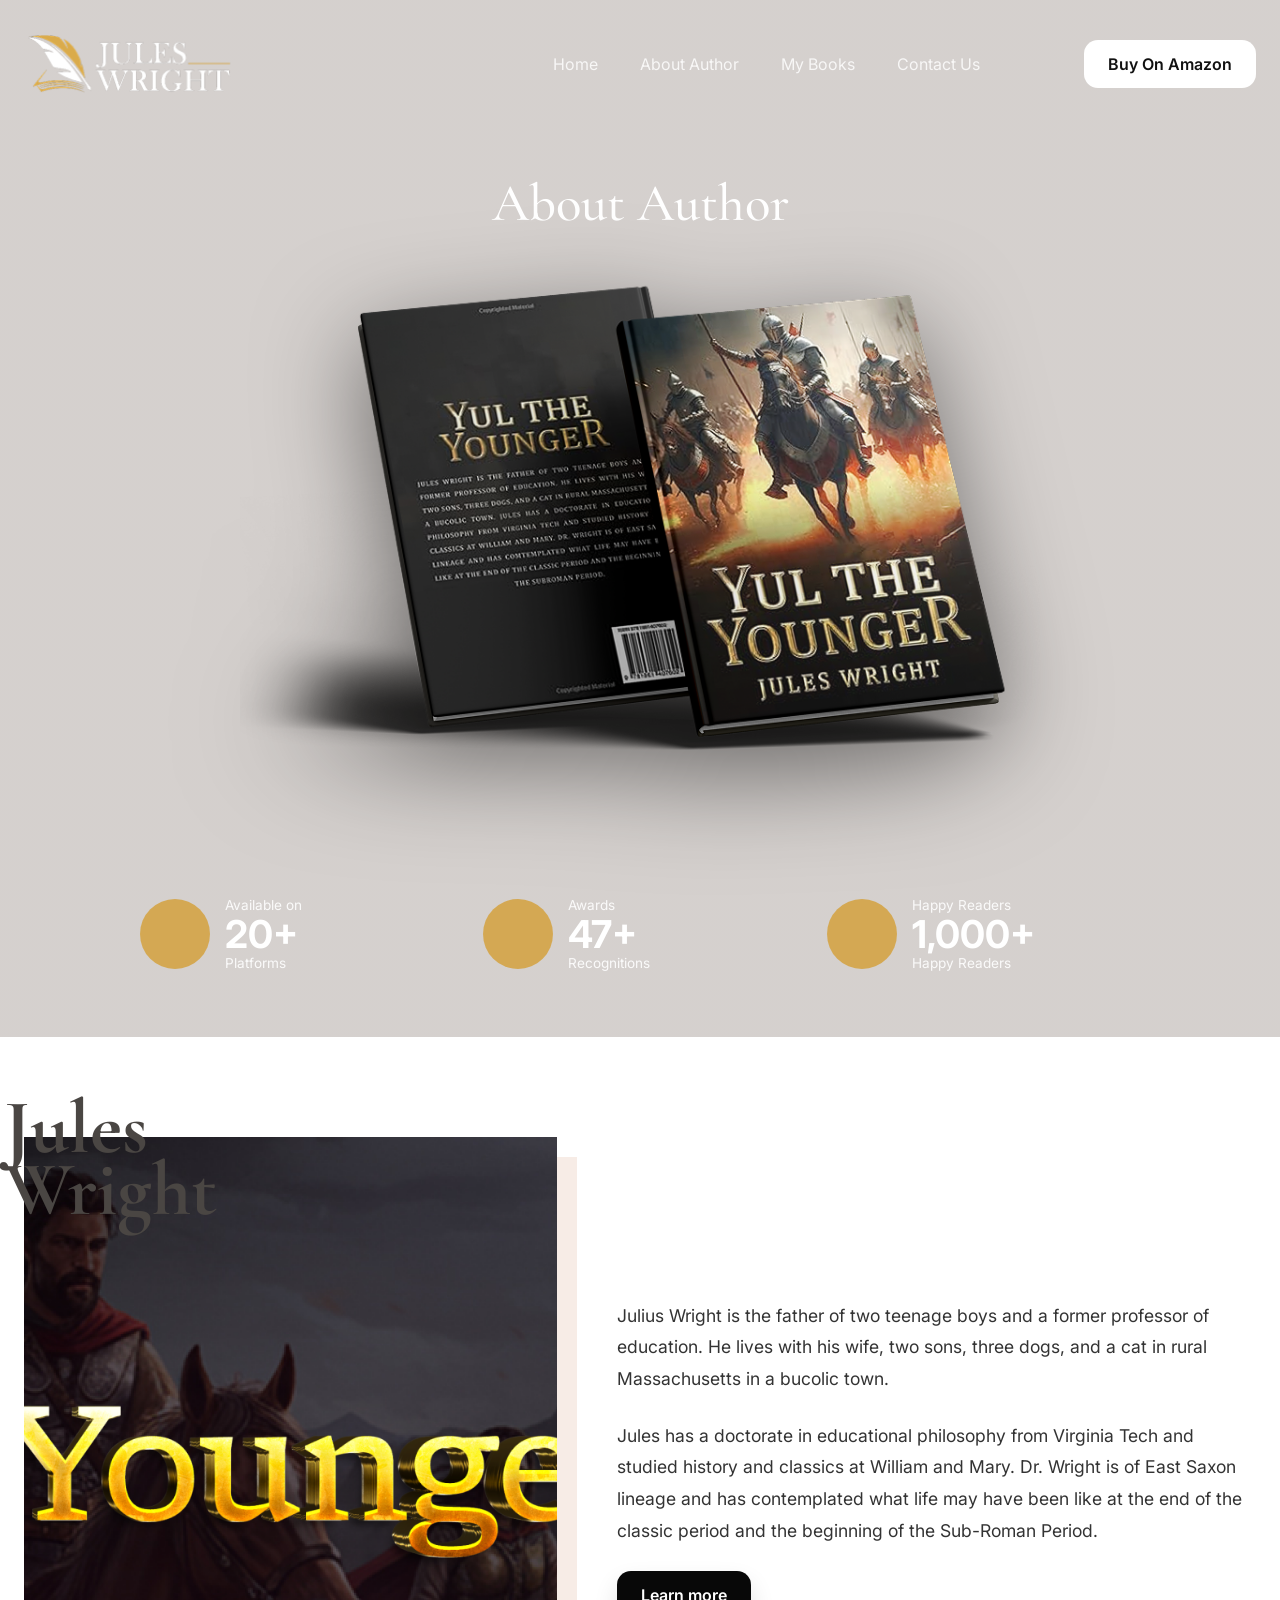
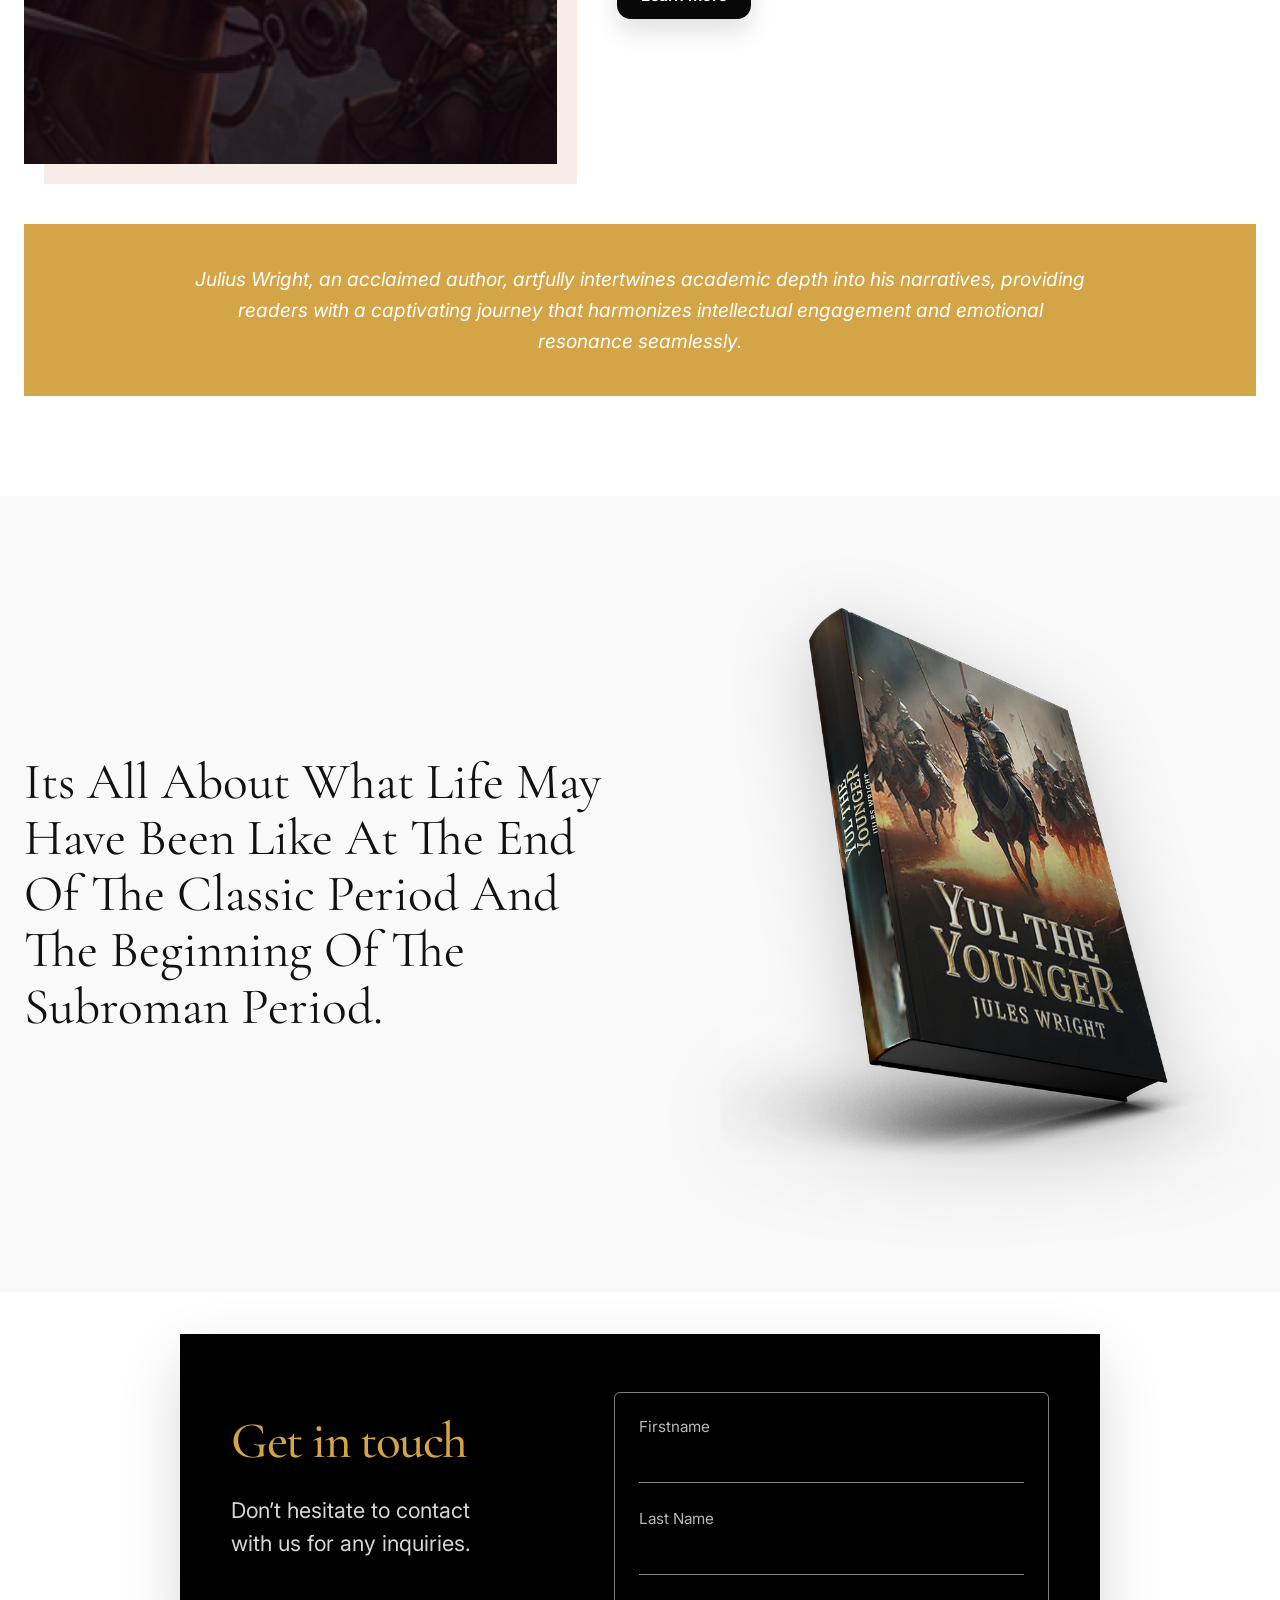
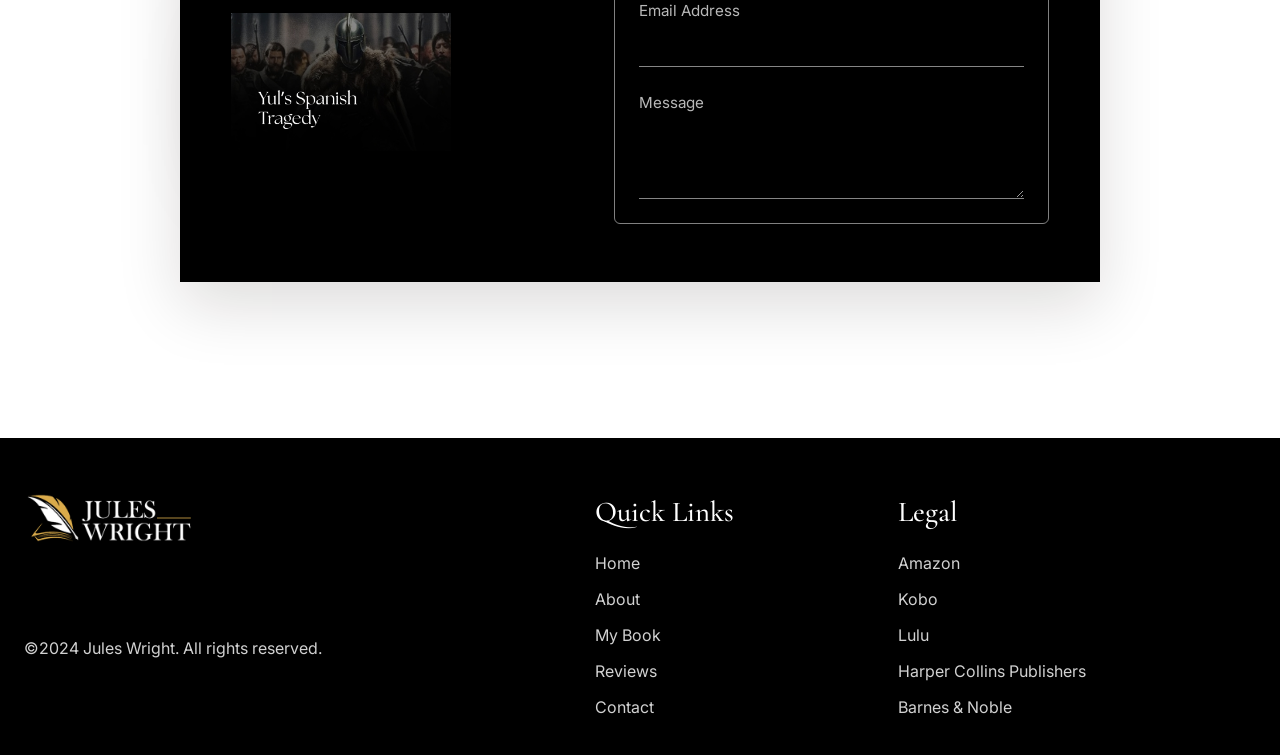
==== about.html @ 0b9fb99e "Updated image files" ====
<!DOCTYPE html>
<html lang="en">
<head>
  <meta charset="UTF-8">
  <meta name="viewport" content="width=device-width, initial-scale=1.0">
  <title>About Author | Jules Wright</title>
  <link rel="preconnect" href="https://fonts.googleapis.com">
  <link rel="preconnect" href="https://fonts.gstatic.com" crossorigin>
  <link href="https://fonts.googleapis.com/css2?family=Inter:wght@400;500;600;700&family=Cormorant+Garamond:wght@400;500;600;700&display=swap" rel="stylesheet">
  <link rel="stylesheet" href="styles.css">
</head>
<body class="about-page">
  <main>
    <section class="about-hero">
      <header class="site-header site-header-dark">
        <div class="container header-row">
          <a class="brand" href="index.html" aria-label="Jules Wright home">
            <img class="brand-image brand-image-light" src="images/jim-logo 1.png" alt="Jules Wright">
          </a>

          <nav class="site-nav site-nav-light" aria-label="Primary">
            <a href="index.html">Home</a>
            <a href="about.html">About Author</a>
            <a href="books.html">My Books</a>
            <a href="contact.html">Contact Us</a>
          </nav>

          <a class="button button-light header-cta" href="index.html#platforms">Buy On Amazon</a>
        </div>
      </header>
      <div class="container about-hero-inner">
        <h1>About Author</h1>

        <div class="about-hero-visual">
          <img src="images/Book_Mockup_3 copy 1.png" alt="Books on shelf" class="shelf-mockup">
        </div>

        <div class="stat-row">
          <article class="stat-card">
            <span class="stat-dot" aria-hidden="true"></span>
            <div>
              <span>Available on</span>
              <strong>20+</strong>
              <span>Platforms</span>
            </div>
          </article>
          <article class="stat-card">
            <span class="stat-dot" aria-hidden="true"></span>
            <div>
              <span>Awards</span>
              <strong>47+</strong>
              <span>Recognitions</span>
            </div>
          </article>
          <article class="stat-card">
            <span class="stat-dot" aria-hidden="true"></span>
            <div>
              <span>Happy Readers</span>
              <strong>1,000+</strong>
              <span>Happy Readers</span>
            </div>
          </article>
        </div>
      </div>
    </section>

    <section class="about-bio-section section">
      <div class="container">
        <div class="about-bio-grid">
          <div class="about-bio-visual">
            <h2 class="author-name-overlay">Jules<br>Wright</h2>
            <div class="author-photo about-portrait" aria-hidden="true"></div>
          </div>

          <div class="about-bio-content">
            <div class="about-bio-copy">
              <p>
                Julius Wright is the father of two teenage boys and a former professor of education. He lives
                with his wife, two sons, three dogs, and a cat in rural Massachusetts in a bucolic town.
              </p>
              <p>
                Jules has a doctorate in educational philosophy from Virginia Tech and studied history and
                classics at William and Mary. Dr. Wright is of East Saxon lineage and has contemplated what
                life may have been like at the end of the classic period and the beginning of the Sub-Roman Period.
              </p>
              <a class="button button-dark" href="contact.html">Learn more</a>
            </div>
          </div>
        </div>

        <div class="about-highlight-banner">
          <p>
            Julius Wright, an acclaimed author, artfully intertwines academic depth into his narratives,
            providing readers with a captivating journey that harmonizes intellectual engagement and emotional resonance seamlessly.
          </p>
        </div>
      </div>
    </section>

    <section class="about-quote-section section">
      <div class="container about-quote-grid">
        <div class="quote-copy">
          <p>
            Its All About What Life May Have Been Like At The End Of The Classic Period
            And The Beginning Of The Subroman Period.
          </p>
        </div>

        <div class="quote-visual">
          <img src="images/Yul Book 1.png" alt="Yul the Younger Book" class="quote-book-img">
        </div>
      </div>
    </section>

    <section class="contact-section section" id="contact">
      <div class="container contact-card contact-card-compact">
        <div class="contact-copy">
          <h2>Get in touch</h2>
          <p>Don’t hesitate to contact with us for any inquiries.</p>

          <div class="book-stack" aria-hidden="true">
            <img src="images/Frame 11.png" alt="Yul the Younger books" />
          </div>
        </div>

        <form class="contact-form">
          <label>
            <span>Firstname</span>
            <input type="text" name="first_name">
          </label>
          <label>
            <span>Last Name</span>
            <input type="text" name="last_name">
          </label>
          <label>
            <span>Email Address</span>
            <input type="email" name="email">
          </label>
          <label>
            <span>Message</span>
            <textarea name="message" rows="3"></textarea>
          </label>
        </form>
      </div>
    </section>
  </main>

  <footer class="site-footer">
    <div class="container footer-grid">
      <div class="footer-brand">
        <a class="brand footer-logo" href="index.html" aria-label="Jules Wright home">
          <img class="brand-image" src="footerLogo.png" alt="Jules Wright">
        </a>
        <p>©2024 Jules Wright. All rights reserved.</p>
      </div>

      <div class="footer-links">
        <h3>Quick Links</h3>
        <a href="index.html">Home</a>
        <a href="about.html">About</a>
        <a href="books.html">My Book</a>
        <a href="index.html#platforms">Reviews</a>
        <a href="contact.html">Contact</a>
      </div>

      <div class="footer-links">
        <h3>Legal</h3>
        <a href="index.html#platforms">Amazon</a>
        <a href="index.html#platforms">Kobo</a>
        <a href="index.html#platforms">Lulu</a>
        <a href="index.html#platforms">Harper Collins Publishers</a>
        <a href="index.html#platforms">Barnes &amp; Noble</a>
      </div>
    </div>
  </footer>
</body>
</html>
---- styles.css ----
:root {
  --bg: #ffffff;
  --text: #111111;
  --muted: #4a4643;
  --soft: #f7ece6;
  --ink: #090909;
  --ink-soft: #16110f;
  --gold: #d4a546;
  --gold-deep: #8f6521;
  --line: rgba(17, 17, 17, 0.08);
  --shadow: 0 24px 60px rgba(18, 12, 8, 0.14);
}

* {
  box-sizing: border-box;
}

html {
  scroll-behavior: smooth;
}

body {
  margin: 0;
  min-width: 320px;
  background: linear-gradient(180deg, #fff8f4 0, #fff 24px, #fff 100%);
  color: var(--text);
  font-family: "Inter", system-ui, sans-serif;
}

a {
  color: inherit;
  text-decoration: none;
}

img {
  max-width: 100%;
  display: block;
}

button,
input,
textarea {
  font: inherit;
}

.container {
  width: min(1240px, calc(100% - 48px));
  margin: 0 auto;
}

.section {
  padding: 88px 0;
}

.section-heading {
  text-align: center;
  margin-bottom: 44px;
}

.section-heading h2,
.book-about-copy h2,
.contact-copy h2 {
  margin: 0;
  font-family: "Cormorant Garamond", Georgia, serif;
  font-size: clamp(2.5rem, 4vw, 4rem);
  font-weight: 500;
  letter-spacing: -0.03em;
}

.section-heading p {
  max-width: 760px;
  margin: 12px auto 0;
  color: var(--muted);
  font-size: 1.05rem;
  line-height: 1.6;
}

.section-heading-light h2 {
  color: var(--gold);
}

.button {
  display: inline-flex;
  align-items: center;
  justify-content: center;
  border-radius: 14px;
  padding: 14px 24px;
  font-weight: 600;
  transition: transform 180ms ease, box-shadow 180ms ease, background-color 180ms ease;
}

.button:hover {
  transform: translateY(-2px);
}

.button-dark {
  background: #080808;
  color: #fff;
  box-shadow: 0 12px 24px rgba(0, 0, 0, 0.12);
}

.button-light {
  background: #fff;
  color: #111;
}

.button.small {
  padding: 10px 18px;
  border-radius: 12px;
  font-size: 0.85rem;
}

.site-header {
  position: relative;
  background: #fff;
  overflow: clip;
}



.header-row {
  display: flex;
  align-items: center;
  justify-content: space-between;
  gap: 20px;
  padding: 34px 0 18px;
}

.brand {
  display: inline-flex;
  align-items: center;
  gap: 12px;
}

.brand-image {
  display: block;
  width: min(176px, 100%);
  height: auto;
}

.site-nav {
  display: flex;
  flex-wrap: wrap;
  align-items: center;
  justify-content: center;
  gap: 18px 42px;
  font-size: 1rem;
}

.site-nav a {
  position: relative;
}

.site-nav a::after {
  content: "";
  position: absolute;
  left: 0;
  bottom: -6px;
  width: 100%;
  height: 1px;
  background: currentColor;
  transform: scaleX(0);
  transform-origin: center;
  transition: transform 180ms ease;
}

.site-nav a:hover::after {
  transform: scaleX(1);
}

.site-header-dark {
  background: transparent;
}

.site-header-dark::before {
  display: none;
}

.site-nav-light {
  color: rgba(255, 255, 255, 0.82);
}

.brand-image-light {
  width: min(210px, 100%);
}

.header-cta {
  box-shadow: none;
}

.masthead {
  padding: 80px 0 ;
}

.masthead h1 {
  margin: 0;
  text-align: center;
  font-family: "Aboreto", serif;
  font-size: clamp(4.4rem, 10vw, 9.8rem);
  font-weight: 400;
  letter-spacing: 0.05em;
  line-height: 0.9;
  white-space: nowrap;
}

.masthead-word {
  display: inline-block;
}

.masthead-gap {
  display: inline-block;
  width: 0.22em;
}

.masthead-word > span {
  display: inline-block;
  transition: transform 220ms ease;
}

.masthead-word > span:hover {
  animation: masthead-bounce 420ms ease;
}

@keyframes masthead-bounce {
  0% {
    transform: translateY(0);
  }

  35% {
    transform: translateY(-10px);
  }

  65% {
    transform: translateY(2px);
  }

  100% {
    transform: translateY(0);
  }
}

.hero-section {
  position: relative;
  overflow: visible;
  /* Ensure the entire background image is visible without cropping */
  background:
    linear-gradient(rgba(13, 10, 11, 0.2), rgba(13, 10, 11, 0.3)),
    url("images/Frame\ 3.png") center center / 100% 100% no-repeat;
  /* Set a fixed aspect ratio to show the whole banner image */
  aspect-ratio: 4 / 1;
  width: 100%;
  margin-bottom: 110px; /* Space for the book to poke out */
}

.book-mockup {
  width: 250px;
  aspect-ratio: 0.68;
  position: relative;
  margin-inline: auto;
  transform: rotate(10deg);
  filter: drop-shadow(0 28px 34px rgba(0, 0, 0, 0.32));
}

.book-mockup::before,
.book-mockup::after {
  content: "";
  position: absolute;
  border-radius: 6px;
}

.book-mockup::before {
  inset: 8px -18px 8px auto;
  width: 20px;
  background: linear-gradient(180deg, #ece8df, #c8c1b5);
  transform: skewY(-10deg);
}

.book-mockup::after {
  inset: auto -10px -12px 0;
  height: 16px;
  background: linear-gradient(90deg, rgba(0, 0, 0, 0.22), transparent 65%);
  transform: skewX(-40deg);
}

.book-face {
  height: 100%;
  border-radius: 8px;
  display: flex;
  flex-direction: column;
  justify-content: flex-end;
  gap: 10px;
  padding: 22px;
  color: #fff4d2;
  border: 1px solid rgba(255, 255, 255, 0.18);
  background:
    linear-gradient(180deg, rgba(5, 10, 22, 0.2), rgba(8, 8, 8, 0.76)),
    radial-gradient(circle at 48% 18%, rgba(255, 222, 147, 0.88), transparent 34%),
    linear-gradient(140deg, #2b3a4f 0%, #b56f34 52%, #111 100%);
}

.book-face strong {
  font-family: "Cormorant Garamond", Georgia, serif;
  font-size: clamp(1.9rem, 2.2vw, 2.6rem);
  line-height: 0.9;
  letter-spacing: 0.02em;
}

.back-cover {
  background:
    linear-gradient(180deg, rgba(255, 255, 255, 0.06), rgba(15, 15, 15, 0.88)),
    linear-gradient(145deg, #3f3d42 0%, #222226 50%, #101010 100%);
}

.book-kicker {
  font-size: 0.75rem;
  letter-spacing: 0.22em;
  text-transform: uppercase;
  opacity: 0.9;
}

.hero-visual {
  position: absolute;
  right: 8%; /* Position book to the right */
  bottom: -60px; /* Poke out of the section slightly */
  width: min(38%, 340px); /* Responsive width */
  z-index: 10;
}

.hero-book-img {
  width: 100%;
  height: auto;
  filter: drop-shadow(0 25px 45px rgba(0, 0, 0, 0.6));
  transform: rotate(5deg); /* Slight tilt for realism */
}

@media (max-width: 720px) {
  .hero-section { aspect-ratio: 3 / 1; margin-bottom: 84px; }
  .hero-visual { width: min(64%, 280px); right: 6%; bottom: -42px; }
}

.author-grid {
  display: grid;
  grid-template-columns: 0.9fr 1.3fr;
  align-items: center;
  gap: clamp(30px, 5vw, 70px);
}

.author-card {
  width: min(100%, 320px);
  margin-inline: auto;
  padding: 22px;
  background: #fff7ca;
}

.author-name {
  margin-bottom: 14px;
  font-family: "Cormorant Garamond", Georgia, serif;
  font-size: clamp(3rem, 5vw, 4.8rem);
  line-height: 0.74;
  letter-spacing: -0.06em;
}

.author-photo {
  aspect-ratio: 0.83;
  background: url("images/yul.png") center / cover no-repeat;
}

.author-copy {
  max-width: 760px;
}

.author-copy p {
  margin: 0 0 18px;
  color: #232222;
  font-size: 1.4rem;
  line-height: 1.85;
  letter-spacing: 0.01em;
}

.platforms-section {
  background: var(--soft);
}

.book-strip {
  display: grid;
  grid-template-columns: repeat(3, 1fr);
  overflow: hidden;
  margin: 0 auto;
  background: #111;
}

.book-panel {
  min-height: 245px;
  display: flex;
  align-items: end;
  padding: 26px 30px;
  position: relative;
  color: #fff;
  background:
    linear-gradient(180deg, rgba(0, 0, 0, 0.08), rgba(0, 0, 0, 0.72)),
    radial-gradient(circle at 78% 24%, rgba(255, 218, 154, 0.24), transparent 22%),
    linear-gradient(145deg, #29302a, #1a1716 70%);
}

.book-panel::after {
  content: "";
  position: absolute;
  inset: 0;
  background:
    linear-gradient(120deg, transparent 0 38%, rgba(217, 197, 148, 0.18) 39% 40%, transparent 41%),
    linear-gradient(90deg, transparent 0 70%, rgba(255, 255, 255, 0.04) 70% 100%);
  mix-blend-mode: screen;
}

.book-panel-one {
  background:
    linear-gradient(180deg, rgba(0, 0, 0, 0.35), rgba(0, 0, 0, 0.75)),
    url("images/Yul Book 1.png") center center / cover no-repeat;
}

.book-panel-two {
  background:
    linear-gradient(180deg, rgba(0, 0, 0, 0.35), rgba(0, 0, 0, 0.75)),
    url("images/Bello.png") center center / cover no-repeat;
}

.book-panel-three {
  background:
    linear-gradient(180deg, rgba(0, 0, 0, 0.35), rgba(0, 0, 0, 0.75)),
    url("images/Trajedy.png") center center / cover no-repeat;
}

.book-panel h3 {
  position: relative;
  z-index: 1;
  margin: 0;
  max-width: 210px;
  font-family: "Cormorant Garamond", Georgia, serif;
  font-size: clamp(2rem, 3vw, 3.1rem);
  font-weight: 500;
  line-height: 0.95;
}

.book-actions {
  display: flex;
  justify-content: flex-start;
  gap: 12px;
  padding: 16px 0 0 76px;
}

.logo-grid {
  display: grid;
  grid-template-columns: repeat(5, minmax(0, 1fr));
  gap: 18px;
  max-width: 950px;
  margin: 42px auto 0;
}

.logo-grid span {
  display: grid;
  place-items: center;
  min-height: 58px;
  padding: 12px;
  background: #fff;
  border: 1px solid rgba(17, 17, 17, 0.05);
  box-shadow: 0 16px 28px rgba(23, 18, 13, 0.08);
  font-weight: 700;
  color: #6b6059;
}

.book-about {
  background: #fff;
}

.book-about-card {
  display: grid;
  grid-template-columns: 0.88fr 1.12fr;
  overflow: hidden;
  box-shadow: var(--shadow);
}

.book-about-visual {
  display: grid;
  place-items: center;
  min-height: 470px;
  background: radial-gradient(circle at 25% 20%, rgba(235, 194, 119, 0.2), transparent 20%),
    linear-gradient(135deg, #6f5945 0%, #2d1e18 45%, #171310 100%);
}

.book-about-img {
  width: 220px;
  height: auto;
  filter: drop-shadow(0 20px 40px rgba(0,0,0,0.35));
  transform: rotate(4deg);
}

.book-about-copy {
  padding: 54px 52px;
  background: #000;
  color: #fff;
}

.book-about-copy h2 {
  margin-bottom: 20px;
}

.book-about-copy p {
  margin: 0 0 18px;
  color: rgba(255, 255, 255, 0.82);
  font-size: 1.35rem;
  line-height: 1.7;
}

.trailer-section {
  background:
    radial-gradient(circle at 76% 50%, rgba(225, 174, 121, 0.16), transparent 22%),
    radial-gradient(circle at 23% 84%, rgba(214, 139, 78, 0.08), transparent 18%),
    linear-gradient(135deg, #201a17 0%, #3d2e28 55%, #9f8470 100%);
}

.trailer-shell {
  display: flex;
  flex-direction: column;
  align-items: center;
}

.trailer-tabs {
  display: flex;
  flex-wrap: wrap;
  justify-content: center;
  gap: 8px;
  padding: 10px;
  border-radius: 999px;
  margin-bottom: 28px;
  background: rgba(255, 255, 255, 0.08);
  border: 1px solid rgba(255, 255, 255, 0.09);
}

.trailer-tab {
  border: 0;
  border-radius: 999px;
  padding: 12px 18px;
  background: transparent;
  color: rgba(255, 255, 255, 0.78);
  cursor: pointer;
}

.trailer-tab.active {
  background: rgba(255, 255, 255, 0.1);
  color: #fff;
  box-shadow: inset 0 0 0 1px rgba(255, 255, 255, 0.08);
}

.video-card {
  width: min(980px, 100%);
  height: 420px;
  position: relative;
  overflow: hidden;
  border-radius: 14px;
  background:
    linear-gradient(180deg, rgba(0, 0, 0, 0.25), rgba(0, 0, 0, 0.55)),
    url("images/Frame 3.png") center center / cover no-repeat;
  box-shadow: 0 28px 60px rgba(15, 10, 8, 0.26);
}

.live-badge,
.video-meta-left,
.video-meta-right {
  position: absolute;
  z-index: 1;
  color: #fff;
}

.live-badge {
  top: 26px;
  left: 26px;
  padding: 10px 18px;
  border-radius: 6px;
  background: #eb1117;
  font-weight: 700;
  letter-spacing: 0.06em;
}

.play-button {
  position: absolute;
  inset: 50% auto auto 50%;
  width: 120px;
  height: 120px;
  border-radius: 50%;
  background: rgba(255, 255, 255, 0.9);
  transform: translate(-50%, -50%);
  box-shadow: 0 18px 34px rgba(0, 0, 0, 0.2);
}

.play-button::before {
  content: "";
  position: absolute;
  inset: 50% auto auto 50%;
  border-top: 18px solid transparent;
  border-bottom: 18px solid transparent;
  border-left: 28px solid rgba(27, 27, 27, 0.9);
  transform: translate(-30%, -50%);
}

.video-meta-left {
  left: 26px;
  bottom: 22px;
  font-size: 1.7rem;
}

.video-meta-right {
  top: 34px;
  right: 26px;
  font-size: 1.6rem;
}

.testimonials-section {
  background: #fff;
}

.testimonial-grid {
  display: grid;
  grid-template-columns: repeat(3, 1fr);
  gap: 18px;
}

.testimonial-card {
  padding: 34px 28px;
  background: linear-gradient(180deg, #fff, #fdfcf9);
  border: 1px solid rgba(210, 176, 102, 0.55);
  box-shadow: 0 12px 32px rgba(18, 14, 10, 0.06);
  text-align: center;
}

.testimonial-card h3 {
  margin: 0 0 18px;
  font-size: 2rem;
}

.testimonial-card p {
  margin: 0;
  color: #33302d;
  line-height: 1.9;
}

.stars {
  margin-top: 26px;
  color: #f3bb25;
  font-size: 1.7rem;
  letter-spacing: 0.12em;
}

.contact-section {
  padding-top: 42px;
}

.contact-card {
  display: grid;
  grid-template-columns: 0.88fr 1.12fr;
  gap: 42px;
  padding: 58px clamp(24px, 4vw, 52px);
  background: #000;
  color: #fff;
  box-shadow: var(--shadow);
}

.contact-copy {
  padding: 18px 0;
}

.contact-copy h2 {
  margin-bottom: 12px;
  color: var(--gold);
}

.contact-copy p {
  max-width: 280px;
  color: rgba(255, 255, 255, 0.84);
  font-size: 1.35rem;
  line-height: 1.55;
}

.book-stack {
  position: relative;
  height: auto;
  margin-top: 52px;
}

.small-stack {
  position: absolute;
  width: 150px;
}

.small-stack.back {
  left: 18px;
  bottom: 14px;
  transform: rotate(-8deg);
}

.small-stack.front {
  left: 86px;
  bottom: 0;
  transform: rotate(6deg);
}

/* Image-based stack replacement */
.book-stack img {
  display: block;
  width: 220px;
  height: auto;
  filter: drop-shadow(0 20px 40px rgba(0,0,0,0.25));
}

.contact-form {
  display: grid;
  gap: 26px;
  padding: 24px;
  border: 1px solid rgba(255, 255, 255, 0.5);
  border-radius: 6px;
}

.contact-form label {
  display: grid;
  gap: 14px;
}

.contact-form span {
  color: rgba(255, 255, 255, 0.72);
  font-size: 0.95rem;
}

.contact-form input,
.contact-form textarea {
  width: 100%;
  border: 0;
  border-bottom: 1px solid rgba(255, 255, 255, 0.52);
  padding: 0 0 12px;
  background: transparent;
  color: #fff;
  resize: vertical;
  outline: none;
}

.about-page {
  background: #fff;
}

.about-hero {
  position: relative;
  overflow: hidden;
  padding: 0 0 26px;
  color: #fff;
  min-height: 760px;
}

.about-page .about-hero {
  min-height: 100vh;
  width: 100vw;
}

.about-hero::before {
  content: "";
  position: absolute;
  inset: 0;
  background:
    radial-gradient(circle at 50% 22%, rgba(178, 112, 46, 0.42), transparent 18%),
    linear-gradient(180deg, rgba(45, 22, 9, 0.2), rgba(45, 22, 9, 0.2)),
    url("images/book_mockup_04 copy 1.png") center 165px / cover no-repeat;
}

.about-page .about-hero::before {
  background:
    linear-gradient(180deg, rgba(45, 22, 9, 0.2), rgba(45, 22, 9, 0.2)),
    url("images/hero-about-bg.png") center center / cover no-repeat;
}

.about-hero-inner {
  position: relative;
  z-index: 1;
  display: flex;
  flex-direction: column;
  align-items: center;
  min-height: 100vh;
  padding-bottom: 40px;
}

.about-hero h1 {
  margin: 60px 0 30px;
  font-family: "Cormorant Garamond", Georgia, serif;
  font-size: clamp(3.3rem, 4vw, 4.8rem);
  font-weight: 500;
}

.about-hero-visual {
  width: min(100%, 800px);
  margin-bottom: 40px;
}

.shelf-mockup {
  width: 100%;
  height: auto;
  filter: drop-shadow(0 30px 50px rgba(0,0,0,0.5));
}

.stat-row {
  width: min(100%, 1000px);
  display: grid;
  grid-template-columns: repeat(3, 1fr);
  gap: 30px;
  margin-top: auto;
}

.stat-card {
  display: flex;
  align-items: center;
  gap: 15px;
}

.stat-dot {
  width: 70px;
  height: 70px;
  border-radius: 50%;
  background: #d4a546;
  flex-shrink: 0;
}

.stat-card div {
  display: flex;
  flex-direction: column;
}

.stat-card span {
  font-size: 0.85rem;
  opacity: 0.9;
}

.stat-card strong {
  font-size: clamp(2.2rem, 3vw, 3.2rem);
  line-height: 1;
  margin: 2px 0;
}

.about-bio-section {
  background: #fff;
  padding: 100px 0;
}

.about-bio-grid {
  display: grid;
  grid-template-columns: 1fr 1.2fr;
  gap: 60px;
  align-items: center;
  margin-bottom: 60px;
}

.about-bio-visual {
  position: relative;
}

.author-name-overlay {
  position: absolute;
  top: -40px;
  left: -20px;
  font-family: "Cormorant Garamond", Georgia, serif;
  font-size: clamp(4rem, 6vw, 6rem);
  line-height: 0.8;
  color: #4a4643;
  z-index: 2;
  margin: 0;
}

.about-portrait {
  width: 100%;
  aspect-ratio: 0.85;
  background-size: cover;
  background-position: center;
  box-shadow: 20px 20px 0 #f7ece6;
}

.about-bio-copy p {
  font-size: 1.1rem;
  line-height: 1.8;
  margin-bottom: 25px;
  color: #333;
}

.about-highlight-banner {
  background: #d4a546;
  padding: 40px;
  text-align: center;
  color: #fff;
  margin-top: 40px;
}

.about-highlight-banner p {
  max-width: 900px;
  margin: 0 auto;
  font-size: 1.2rem;
  line-height: 1.6;
  font-style: italic;
}

.about-quote-section {
  background: #f9f9f9;
  padding: 100px 0;
}

.about-quote-grid {
  display: grid;
  grid-template-columns: 1fr 1fr;
  gap: 40px;
  align-items: center;
}

.quote-copy p {
  font-family: "Cormorant Garamond", Georgia, serif;
  font-size: clamp(2.5rem, 4vw, 3.5rem);
  line-height: 1.1;
  color: #111;
}

.quote-visual img {
  width: 100%;
  height: auto;
  filter: drop-shadow(0 20px 40px rgba(0,0,0,0.2));
}

.contact-card-compact {
  width: min(920px, 100%);
}

.contact-page {
  background: #fff;
}

.contact-page-main {
  padding-bottom: 80px;
}

.contact-page-title {
  padding: 26px 0 34px;
}

.contact-page-title h1 {
  margin: 0;
  text-align: center;
  font-family: "Cormorant Garamond", Georgia, serif;
  font-size: clamp(3rem, 5vw, 4.6rem);
  font-weight: 500;
  letter-spacing: -0.04em;
}

.contact-page-section {
  padding: 12px 0 0;
}

.contact-page-card {
  margin-inline: auto;
}

.books-page {
  background: #fff;
}

.books-hero {
  position: relative;
  overflow: hidden;
  padding: 0;
  color: #fff;
  min-height: 760px;
  background: url(images/book_mockup_04\ copy\ 1.png);
}

/* Ensure the Books hero uses the same full-bleed background treatment as About */
.books-page .books-hero {
  min-height: 100vh;
  background: transparent;
}

.books-page .books-hero::before {
  content: "";
  position: absolute;
  inset: 0;
  background:
    linear-gradient(180deg, rgba(45, 22, 9, 0.2), rgba(45, 22, 9, 0.2)),
    url("images/hero-about-bg.png") center center / cover no-repeat;
}


.books-hero-inner {
  position: relative;
  z-index: 1;
  display: flex;
  flex-direction: column;
  align-items: center;
  min-height: 100vh;
  padding-bottom: 40px;
}

.books-hero h1 {
  margin: 60px 0 30px;
  font-family: "Cormorant Garamond", Georgia, serif;
  font-size: clamp(3.3rem, 4vw, 4.8rem);
  font-weight: 500;
  color: #fff;
}

.books-hero-visual {
  width: min(100%, 800px);
  margin-bottom: 40px;
}

.book-detail-section {
  background: #fff;
  padding: 100px 0;
}

.book-info-grid {
  display: grid;
  grid-template-columns: 1.2fr 0.8fr;
  gap: 60px;
  align-items: center;
  margin-bottom: 80px;
}

.book-info-content h3 {
  font-family: "Cormorant Garamond", Georgia, serif;
  font-size: clamp(2rem, 3vw, 3rem);
  margin-bottom: 20px;
  color: #111;
}

.book-info-content p {
  font-size: 1.1rem;
  line-height: 1.8;
  margin-bottom: 20px;
  color: #444;
}

.book-detail-img {
  width: 100%;
  height: auto;
  filter: drop-shadow(0 20px 40px rgba(0,0,0,0.25));
}

.book-trailer-block {
  text-align: center;
  margin-bottom: 80px;
}

.book-trailer-block h3 {
  font-family: "Cormorant Garamond", Georgia, serif;
  font-size: 2.5rem;
  color: #d4a546;
  margin-bottom: 5px;
}

.book-subtitle {
  font-size: 1.1rem;
  text-transform: uppercase;
  letter-spacing: 2px;
  margin-bottom: 30px;
  color: #666;
}

.video-mockup {
  position: relative;
  width: min(100%, 900px);
  margin: 0 auto 30px;
  border-radius: 12px;
  overflow: hidden;
  box-shadow: 0 30px 60px rgba(0,0,0,0.3);
}

.trailer-bg {
  width: 100%;
  height: auto;
  display: block;
}

.video-overlay {
  position: absolute;
  inset: 0;
  background: rgba(0,0,0,0.2);
  display: flex;
  align-items: center;
  justify-content: center;
}

.play-btn {
  background: none;
  border: none;
  cursor: pointer;
  transition: transform 0.3s ease;
}

.play-btn:hover {
  transform: scale(1.1);
}

.buy-actions {
  display: flex;
  justify-content: center;
  gap: 20px;
}

.publishing-platforms {
  text-align: center;
  margin-bottom: 80px;
}

.publishing-platforms h3 {
  font-size: 1.5rem;
  text-transform: uppercase;
  letter-spacing: 2px;
  margin-bottom: 40px;
  color: #333;
}

.platform-logos {
  display: flex;
  flex-wrap: wrap;
  justify-content: center;
  align-items: center;
  gap: 40px;
}

.platform-logos img {
  height: 40px;
  width: auto;
  opacity: 0.8;
  transition: opacity 0.3s ease;
}

.platform-logos img:hover {
  opacity: 1;
}

.book-divider {
  border: none;
  border-top: 1px solid #eee;
  margin: 100px 0;
}

.site-footer {
  margin-top: 68px;
  padding: 56px 0 38px;
  background: #000;
  color: #fff;
}

.footer-grid {
  display: grid;
  grid-template-columns: 1.2fr 0.6fr 0.8fr;
  gap: 34px;
}

.footer-logo .brand-mark {
  width: 46px;
  height: 38px;
}

.footer-logo .brand-image {
  width: 170px;
}

.footer-brand p {
  margin: 92px 0 0;
  color: rgba(255, 255, 255, 0.82);
}

.footer-links {
  display: grid;
  align-content: start;
  gap: 16px;
}

.footer-links h3 {
  margin: 0 0 8px;
  font-family: "Cormorant Garamond", Georgia, serif;
  font-size: 1.8rem;
  font-weight: 500;
}

.footer-links a {
  color: rgba(255, 255, 255, 0.82);
}

@media (max-width: 1080px) {
  .header-row,
  .author-grid,
  .book-about-card,
  .contact-card,
  .footer-grid,
  .about-bio-grid,
  .about-quote-grid,
  .books-highlight-grid,
  .book-feature-card,
  .book-feature-card.reverse {
    grid-template-columns: 1fr;
  }

  .header-row {
    display: grid;
    justify-items: center;
  }

  .hero-grid,
  .author-grid,
  .book-about-card,
  .contact-card {
    grid-template-columns: 1fr;
  }

  .hero-copy {
    text-align: center;
  }

  .hero-copy p:last-child {
    margin-inline: auto;
  }

  .book-strip,
  .testimonial-grid,
  .logo-grid,
  .stat-row {
    grid-template-columns: 1fr 1fr;
  }

  .book-feature-card.reverse .feature-copy,
  .book-feature-card.reverse .feature-book {
    order: initial;
  }

  .book-actions {
    justify-content: center;
    padding-left: 0;
  }

  .footer-brand p {
    margin-top: 30px;
  }
}

@media (max-width: 720px) {
  .container {
    width: min(100% - 28px, 100%);
  }

  .section {
    padding: 66px 0;
  }

  .site-nav {
    gap: 14px 20px;
    font-size: 0.94rem;
  }

  .masthead {
    padding-bottom: 28px;
  }

  .brand-image {
    width: 148px;
  }

  .hero-grid {
    min-height: auto;
    padding: 40px 0 50px;
  }

  .book-mockup {
    width: 210px;
  }

  .author-copy p,
  .book-about-copy p,
  .contact-copy p {
    font-size: 1.02rem;
    line-height: 1.75;
  }

  .book-strip,
  .testimonial-grid,
  .logo-grid,
  .stat-row {
    grid-template-columns: 1fr;
  }

  .about-hero::before {
    background-position: center 72px;
    background-size: 96% auto;
  }

  .about-hero-inner {
    min-height: 500px;
  }

  .stat-row {
    padding-top: 330px;
  }

  .books-hero::before {
    background-position: center 110px;
    background-size: 100% auto;
  }

  .book-feature-card {
    padding: 24px 20px;
  }

  .feature-book,
  .catalog-book {
    width: 200px;
  }

  .highlight-stack {
    height: 400px;
  }

  .back-stack {
    left: 0;
  }

  .middle-stack {
    left: 92px;
  }

  .front-stack {
    left: 42px;
  }

  .about-bio-copy {
    padding-top: 0;
  }

  .quote-copy p {
    margin: 0;
  }

  .book-about-copy,
  .contact-card {
    padding: 28px 22px;
  }

  .trailer-tabs {
    width: 100%;
    border-radius: 24px;
  }

  .trailer-tab {
    width: 100%;
  }

  .play-button {
    width: 82px;
    height: 82px;
  }

  .video-meta-left,
  .video-meta-right {
    font-size: 1rem;
  }

  .site-footer {
    margin-top: 54px;
  }
}
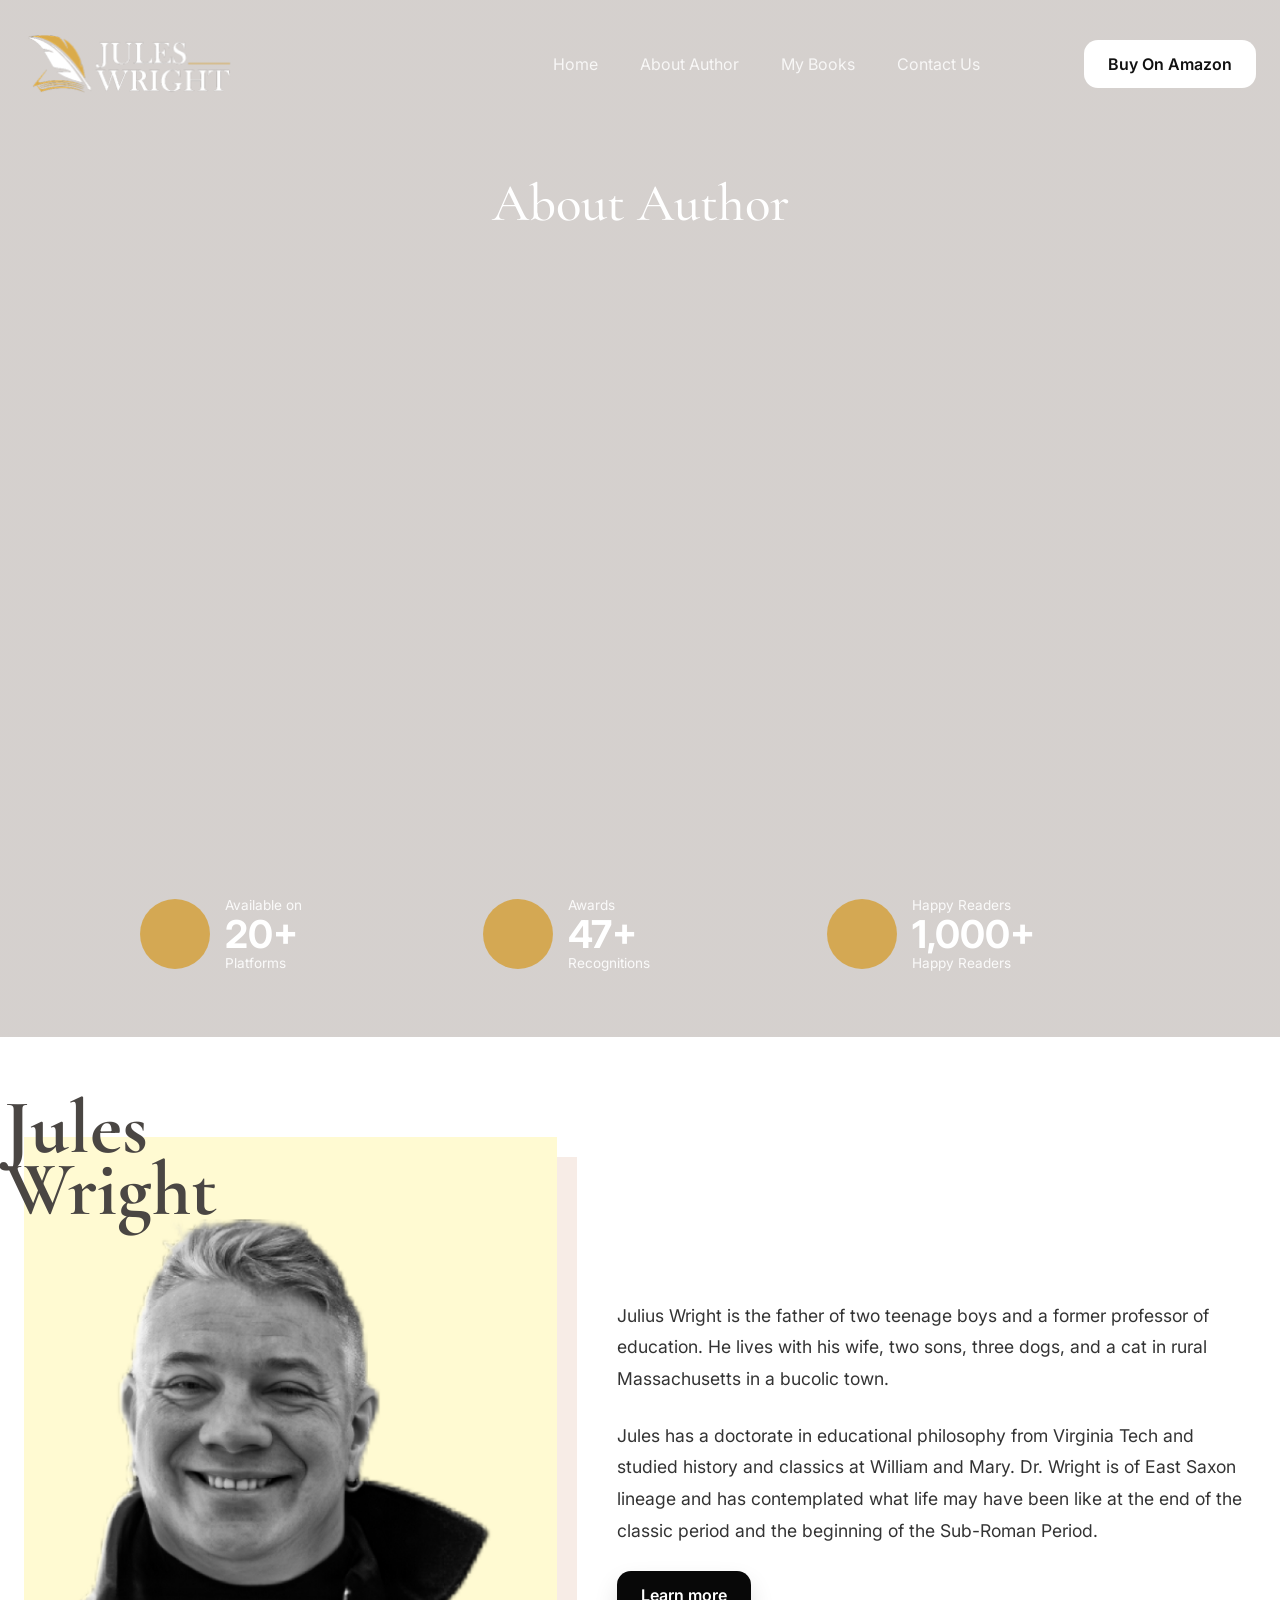
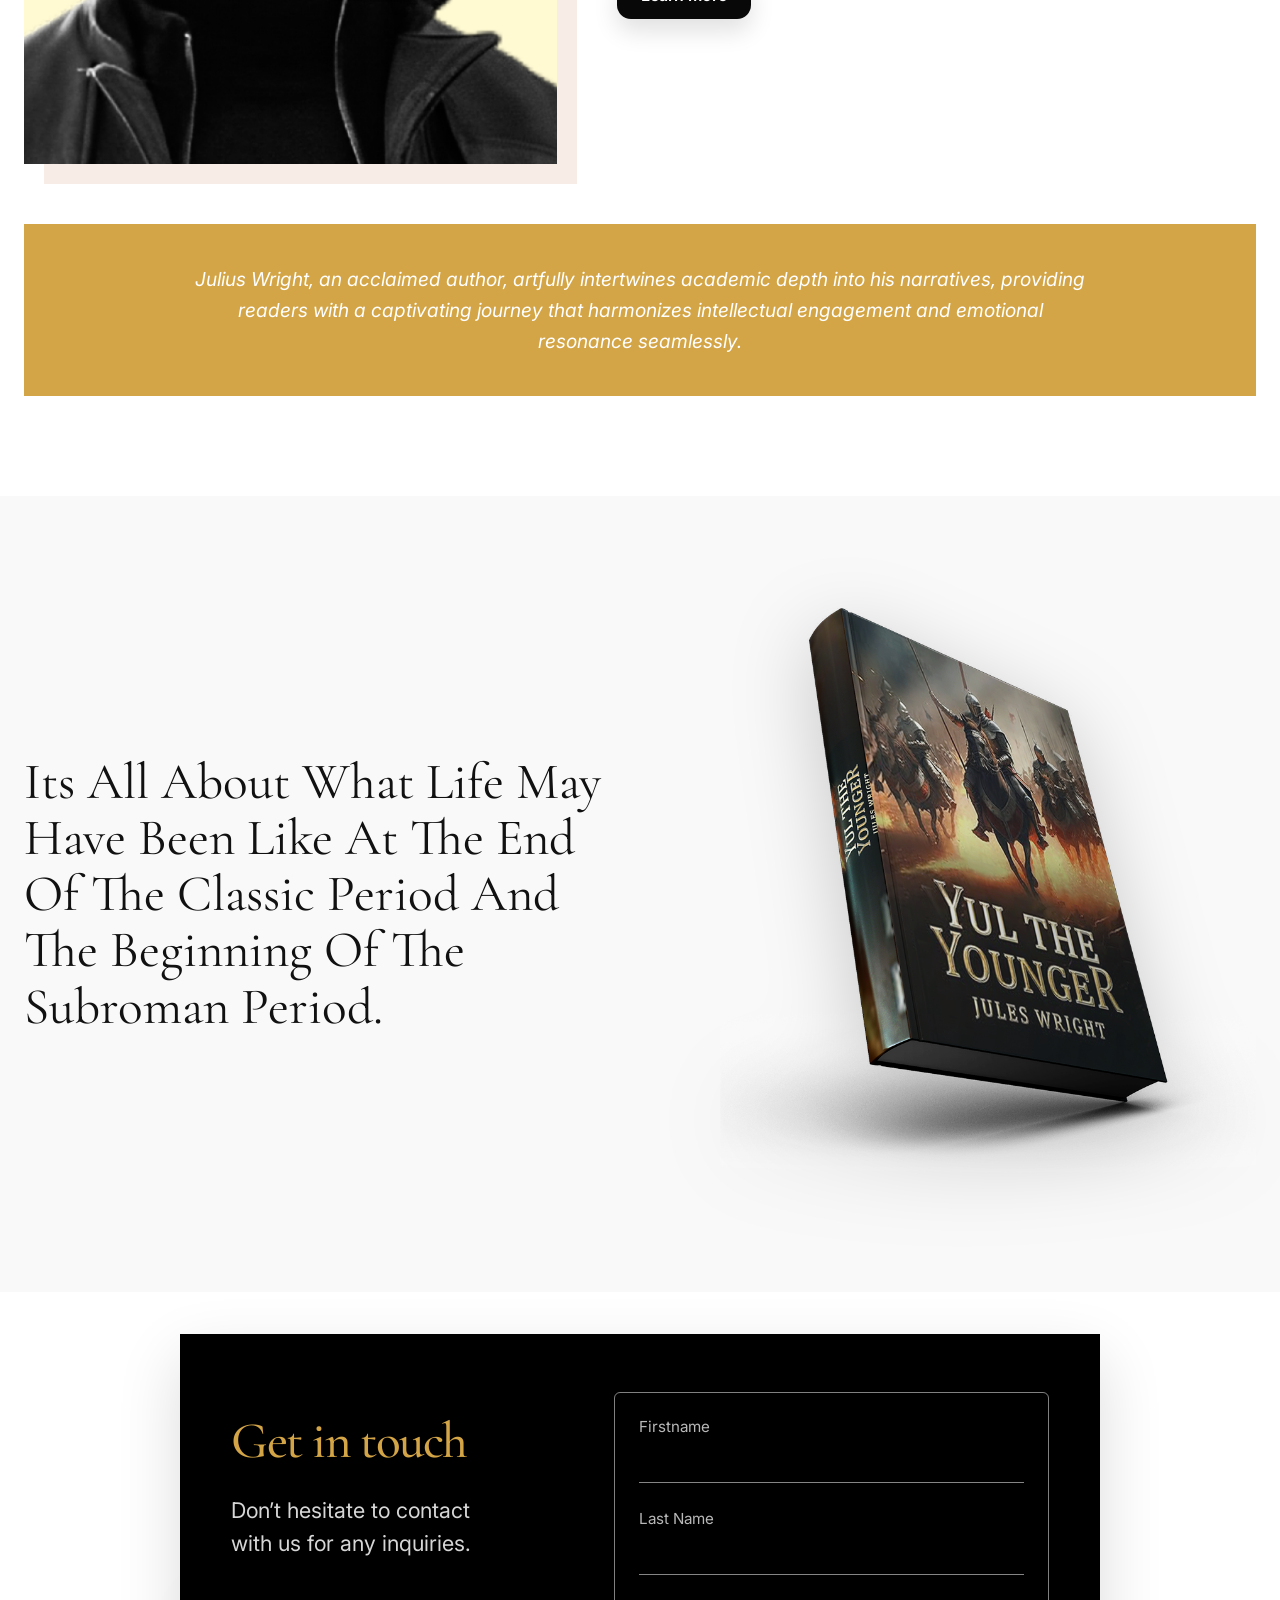
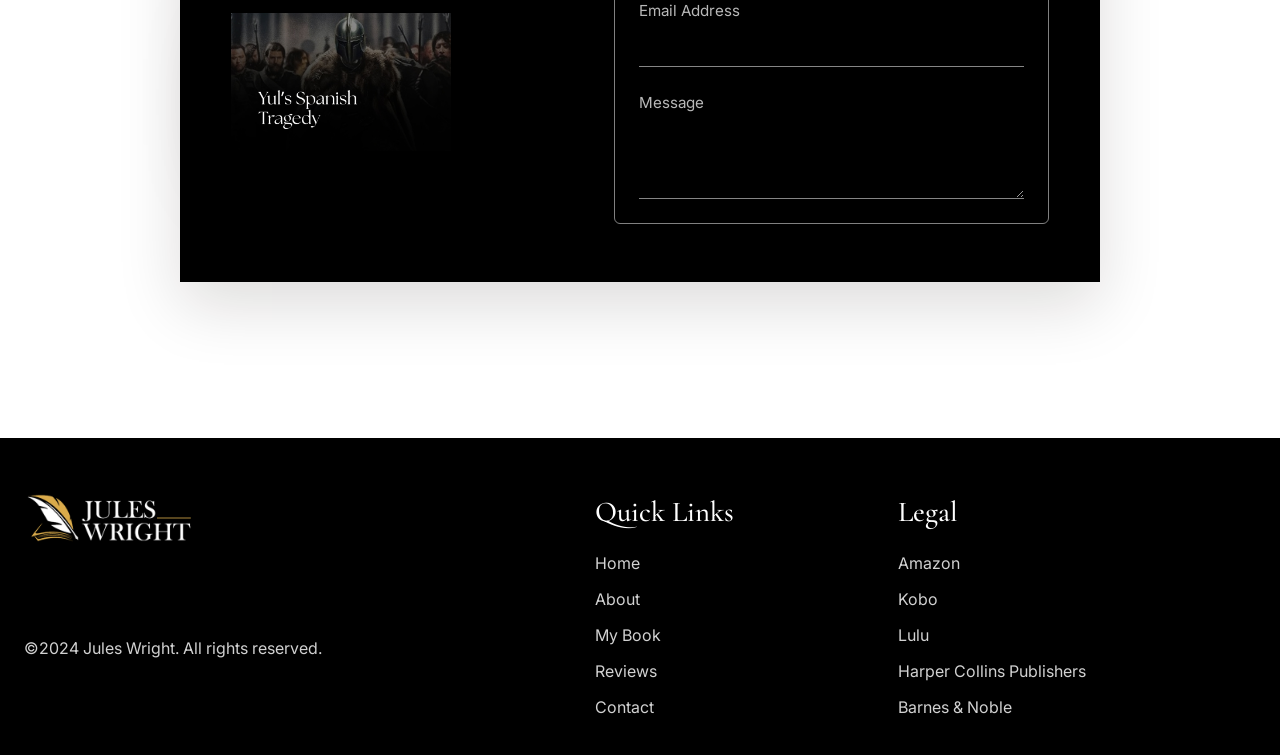
==== commit 322150af: "updated images/icons" ====
--- a/about.html
+++ b/about.html
@@ -32,7 +32,7 @@
         <h1>About Author</h1>
 
         <div class="about-hero-visual">
-          <img src="images/Book_Mockup_3 copy 1.png" alt="Books on shelf" class="shelf-mockup">
+          
         </div>
 
         <div class="stat-row">
--- a/styles.css
+++ b/styles.css
@@ -362,7 +362,7 @@
 
 .author-photo {
   aspect-ratio: 0.83;
-  background: url("images/yul.png") center / cover no-repeat;
+  background: url("images/Frame\ 7.png") center / cover no-repeat;
 }
 
 .author-copy {
@@ -381,91 +381,143 @@
   background: var(--soft);
 }
 
+.platforms-section {
+  background: transparent;
+}
+
 .book-strip {
-  display: grid;
-  grid-template-columns: repeat(3, 1fr);
-  overflow: hidden;
+  display: flex;
+  overflow: visible;
   margin: 0 auto;
-  background: #111;
+  background: transparent;
+  max-width: 1200px;
+  align-items: center;
+  min-height: 500px;
 }
 
 .book-panel {
-  min-height: 245px;
-  display: flex;
-  align-items: end;
-  padding: 26px 30px;
+  flex: 1;
+  min-height: 340px;
+  display: flex;
+  flex-direction: column;
+  justify-content: center;
+  align-items: center;
+  padding: 30px;
   position: relative;
-  color: #fff;
-  background:
-    linear-gradient(180deg, rgba(0, 0, 0, 0.08), rgba(0, 0, 0, 0.72)),
-    radial-gradient(circle at 78% 24%, rgba(255, 218, 154, 0.24), transparent 22%),
-    linear-gradient(145deg, #29302a, #1a1716 70%);
+  color: #111;
+  cursor: pointer;
+  transition: flex 0.6s cubic-bezier(0.25, 1, 0.5, 1), filter 0.4s ease, transform 0.6s cubic-bezier(0.25, 1, 0.5, 1);
+  filter: grayscale(1) opacity(0.5);
+  transform: scale(0.92);
+  z-index: 1;
+  background: transparent !important;
+}
+
+.carousel-book-img {
+  width: auto;
+  height: 220px;
+  object-fit: contain;
+  filter: drop-shadow(0 15px 30px rgba(0,0,0,0.15));
+  margin-bottom: 20px;
+  transition: height 0.6s ease, filter 0.6s ease;
+}
+
+.book-panel.active .carousel-book-img {
+  height: 320px;
+  filter: drop-shadow(0 25px 50px rgba(0,0,0,0.25));
+}
+
+.book-panel.active {
+  flex: 2.8;
+  filter: grayscale(0) opacity(1);
+  transform: scale(1);
+  min-height: 480px;
+  z-index: 2;
+  color: #000;
 }
 
 .book-panel::after {
-  content: "";
-  position: absolute;
-  inset: 0;
-  background:
-    linear-gradient(120deg, transparent 0 38%, rgba(217, 197, 148, 0.18) 39% 40%, transparent 41%),
-    linear-gradient(90deg, transparent 0 70%, rgba(255, 255, 255, 0.04) 70% 100%);
-  mix-blend-mode: screen;
-}
-
-.book-panel-one {
-  background:
-    linear-gradient(180deg, rgba(0, 0, 0, 0.35), rgba(0, 0, 0, 0.75)),
-    url("images/Yul Book 1.png") center center / cover no-repeat;
-}
-
-.book-panel-two {
-  background:
-    linear-gradient(180deg, rgba(0, 0, 0, 0.35), rgba(0, 0, 0, 0.75)),
-    url("images/Bello.png") center center / cover no-repeat;
-}
-
+  display: none;
+}
+
+.book-panel-one,
+.book-panel-two,
 .book-panel-three {
-  background:
-    linear-gradient(180deg, rgba(0, 0, 0, 0.35), rgba(0, 0, 0, 0.75)),
-    url("images/Trajedy.png") center center / cover no-repeat;
+  background: transparent !important;
 }
 
 .book-panel h3 {
   position: relative;
   z-index: 1;
   margin: 0;
-  max-width: 210px;
+  max-width: 280px;
   font-family: "Cormorant Garamond", Georgia, serif;
-  font-size: clamp(2rem, 3vw, 3.1rem);
-  font-weight: 500;
-  line-height: 0.95;
+  font-size: clamp(1.8rem, 2.5vw, 2.4rem);
+  font-weight: 400;
+  line-height: 1;
+  text-align: center;
+  transition: transform 0.4s ease, font-size 0.4s ease;
+}
+
+.book-panel.active h3 {
+  font-size: clamp(2.2rem, 3.5vw, 3.8rem);
+  transform: translateY(0);
 }
 
 .book-actions {
   display: flex;
-  justify-content: flex-start;
+  justify-content: center;
   gap: 12px;
-  padding: 16px 0 0 76px;
+  width: fit-content;
+  margin: -35px auto 0;
+  padding: 10px 14px;
+  background: #fff;
+  border-radius: 20px;
+  box-shadow: 0 15px 35px rgba(0, 0, 0, 0.15);
+  position: relative;
+  z-index: 10;
+}
+
+.book-actions .button {
+  border-radius: 12px;
+  padding: 10px 22px;
+  font-weight: 600;
+  font-size: 0.88rem;
+  background: #000;
+  color: #fff;
+  border: none;
+  transition: transform 0.2s ease, opacity 0.2s ease;
+}
+
+.book-actions .button:hover {
+  transform: translateY(-2px);
+  opacity: 0.9;
 }
 
 .logo-grid {
-  display: grid;
-  grid-template-columns: repeat(5, minmax(0, 1fr));
-  gap: 18px;
-  max-width: 950px;
-  margin: 42px auto 0;
-}
-
-.logo-grid span {
-  display: grid;
-  place-items: center;
-  min-height: 58px;
-  padding: 12px;
-  background: #fff;
-  border: 1px solid rgba(17, 17, 17, 0.05);
-  box-shadow: 0 16px 28px rgba(23, 18, 13, 0.08);
-  font-weight: 700;
-  color: #6b6059;
+  display: flex;
+  flex-wrap: wrap;
+  justify-content: center;
+  align-items: center;
+  gap: 30px;
+  max-width: 1000px;
+  margin: 60px auto 0;
+}
+
+.logo-grid img {
+  height: 45px;
+  width: auto;
+  max-width: 160px;
+  object-fit: contain;
+  filter: grayscale(1);
+  opacity: 0.7;
+  transition: all 0.3s ease;
+}
+
+.logo-grid img:hover {
+  filter: grayscale(0);
+  opacity: 1;
+  transform: scale(1.05);
 }
 
 .book-about {
@@ -557,10 +609,30 @@
   position: relative;
   overflow: hidden;
   border-radius: 14px;
+  box-shadow: 0 28px 60px rgba(15, 10, 8, 0.26);
+  display: none;
+}
+
+.video-card.active {
+  display: block;
+}
+
+.video-card-1 {
   background:
     linear-gradient(180deg, rgba(0, 0, 0, 0.25), rgba(0, 0, 0, 0.55)),
     url("images/Frame 3.png") center center / cover no-repeat;
-  box-shadow: 0 28px 60px rgba(15, 10, 8, 0.26);
+}
+
+.video-card-2 {
+  background:
+    linear-gradient(180deg, rgba(0, 0, 0, 0.25), rgba(0, 0, 0, 0.55)),
+    url("images/Frame 7.png") center center / cover no-repeat;
+}
+
+.video-card-3 {
+  background:
+    linear-gradient(180deg, rgba(0, 0, 0, 0.25), rgba(0, 0, 0, 0.55)),
+    url("images/Frame 9.png") center center / cover no-repeat;
 }
 
 .live-badge,
@@ -1280,7 +1352,19 @@
     line-height: 1.75;
   }
 
-  .book-strip,
+  .book-strip {
+    flex-direction: column;
+  }
+  
+  .book-panel {
+    flex: none;
+    min-height: 220px;
+  }
+  
+  .book-panel.active {
+    min-height: 380px;
+  }
+
   .testimonial-grid,
   .logo-grid,
   .stat-row {
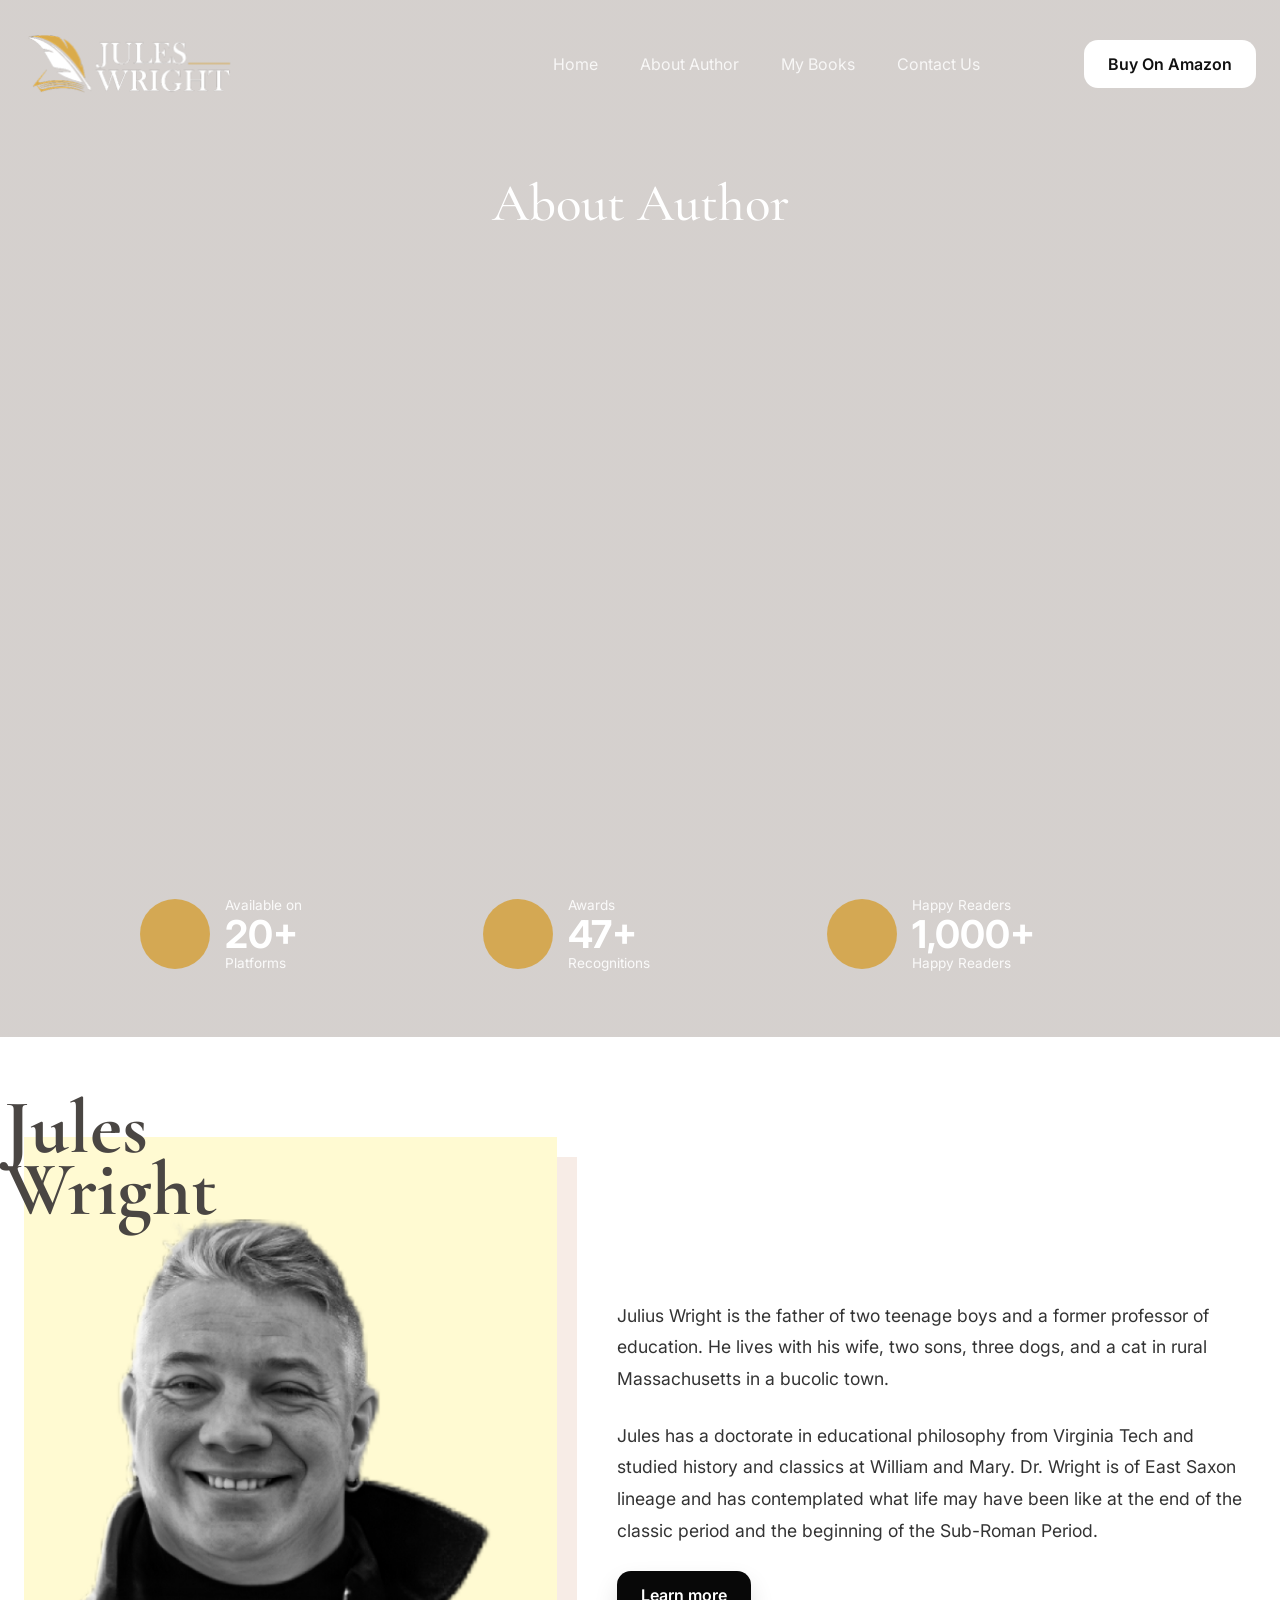
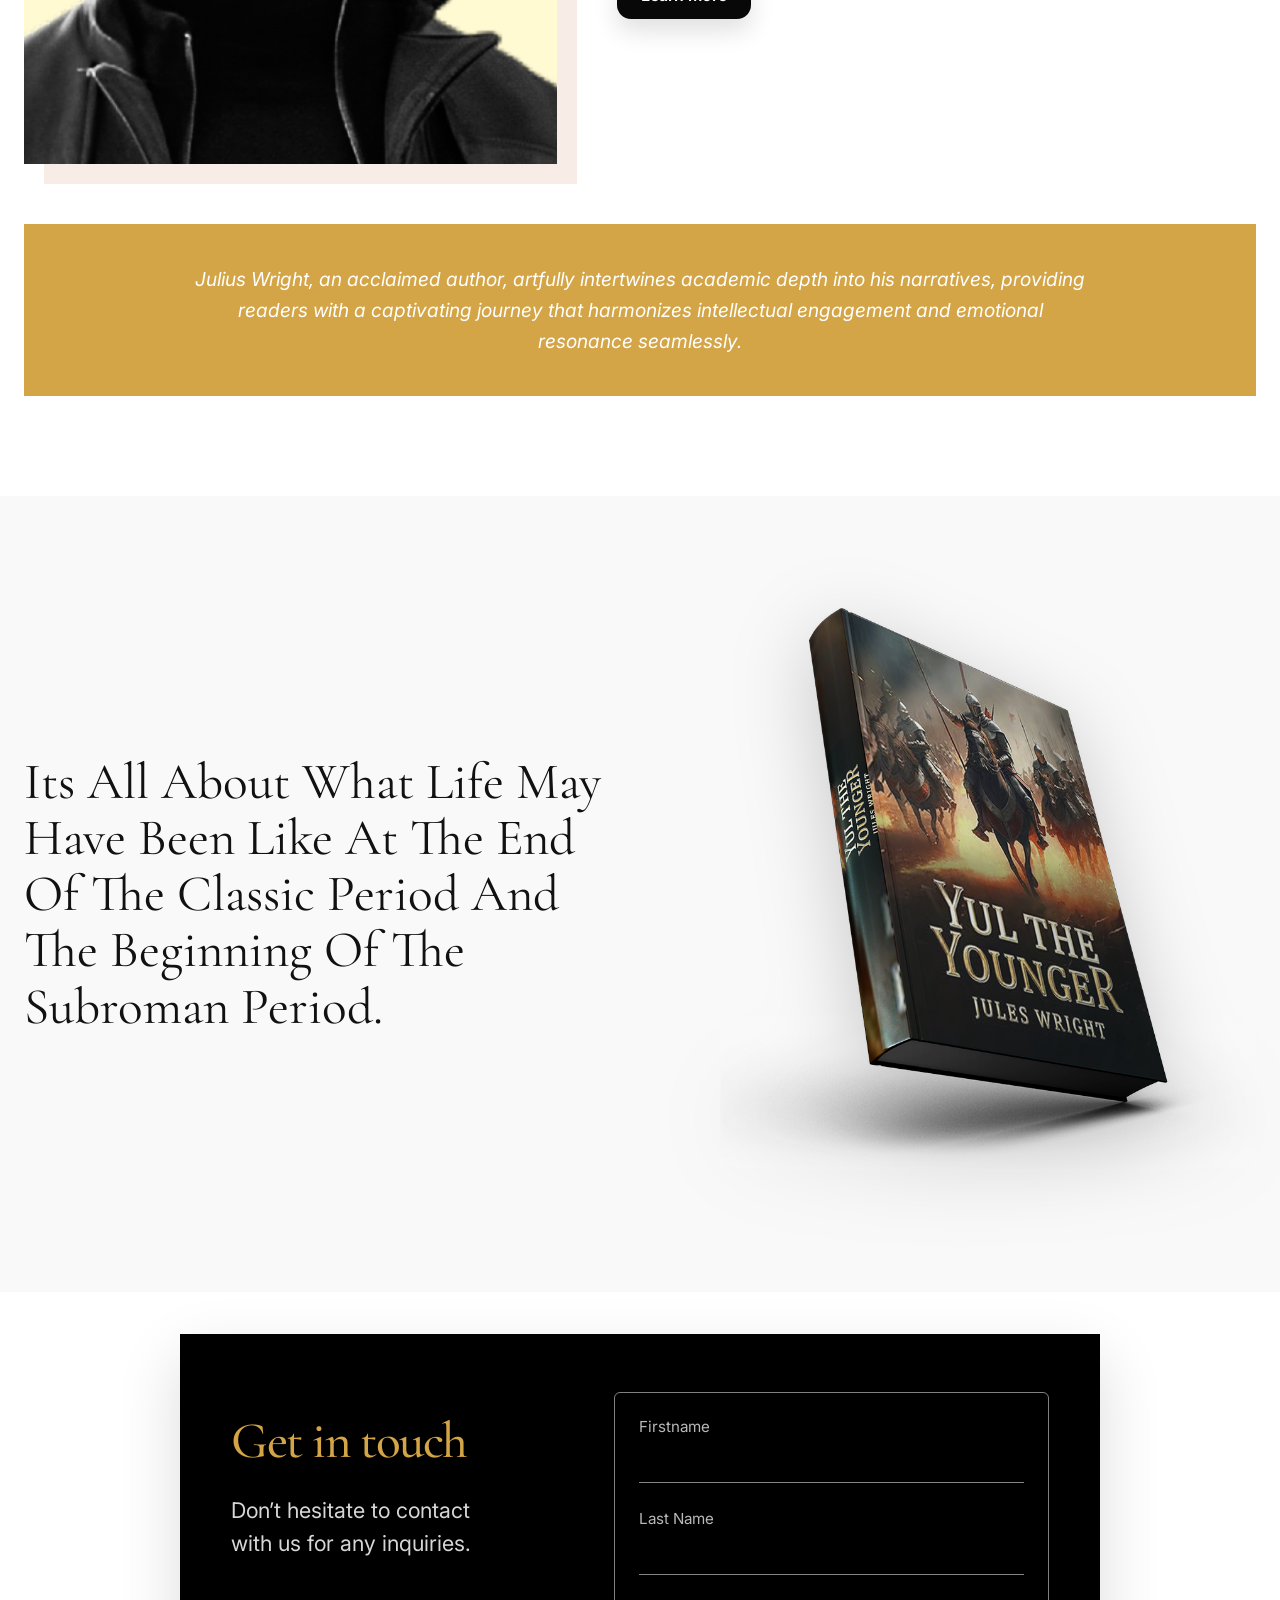
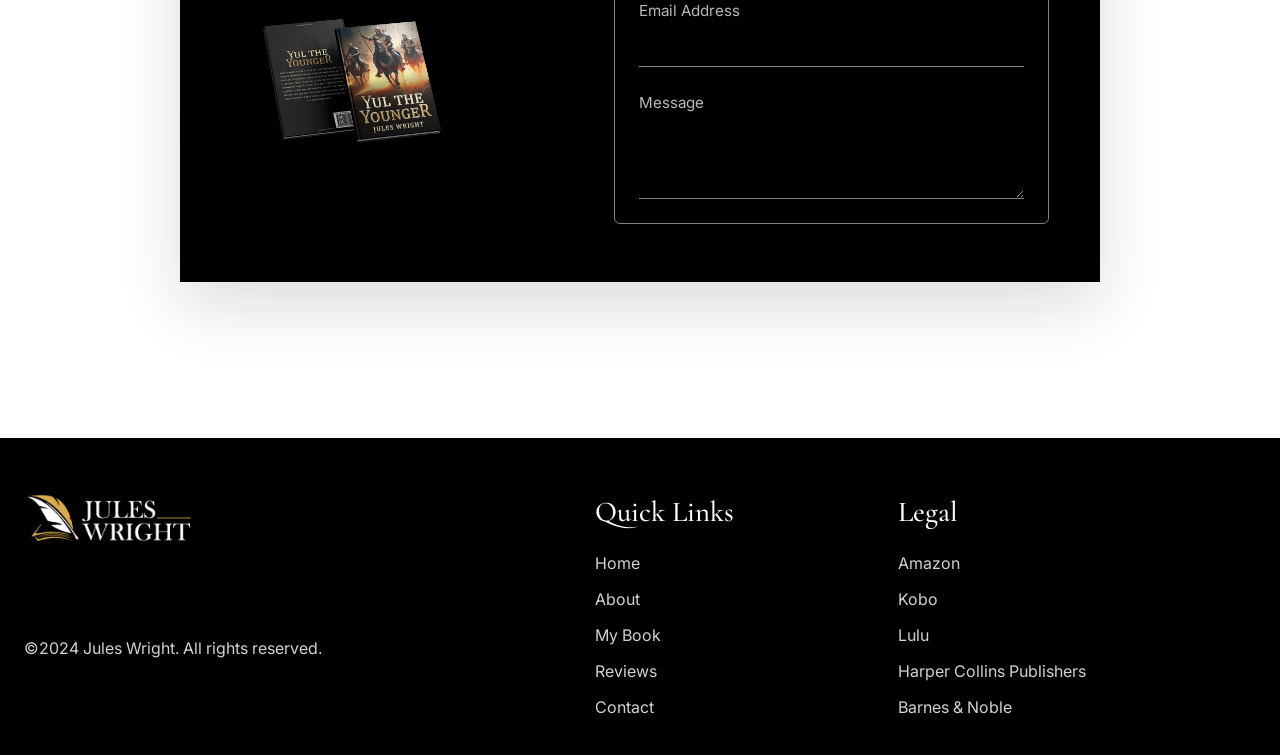
==== commit 7529708b: "Updated contact" ====
--- a/about.html
+++ b/about.html
@@ -119,7 +119,7 @@
           <p>Don’t hesitate to contact with us for any inquiries.</p>
 
           <div class="book-stack" aria-hidden="true">
-            <img src="images/Frame 11.png" alt="Yul the Younger books" />
+            <img src="images/Book_Mockup_3 copy 1.png" alt="Yul the Younger books" />
           </div>
         </div>
 
